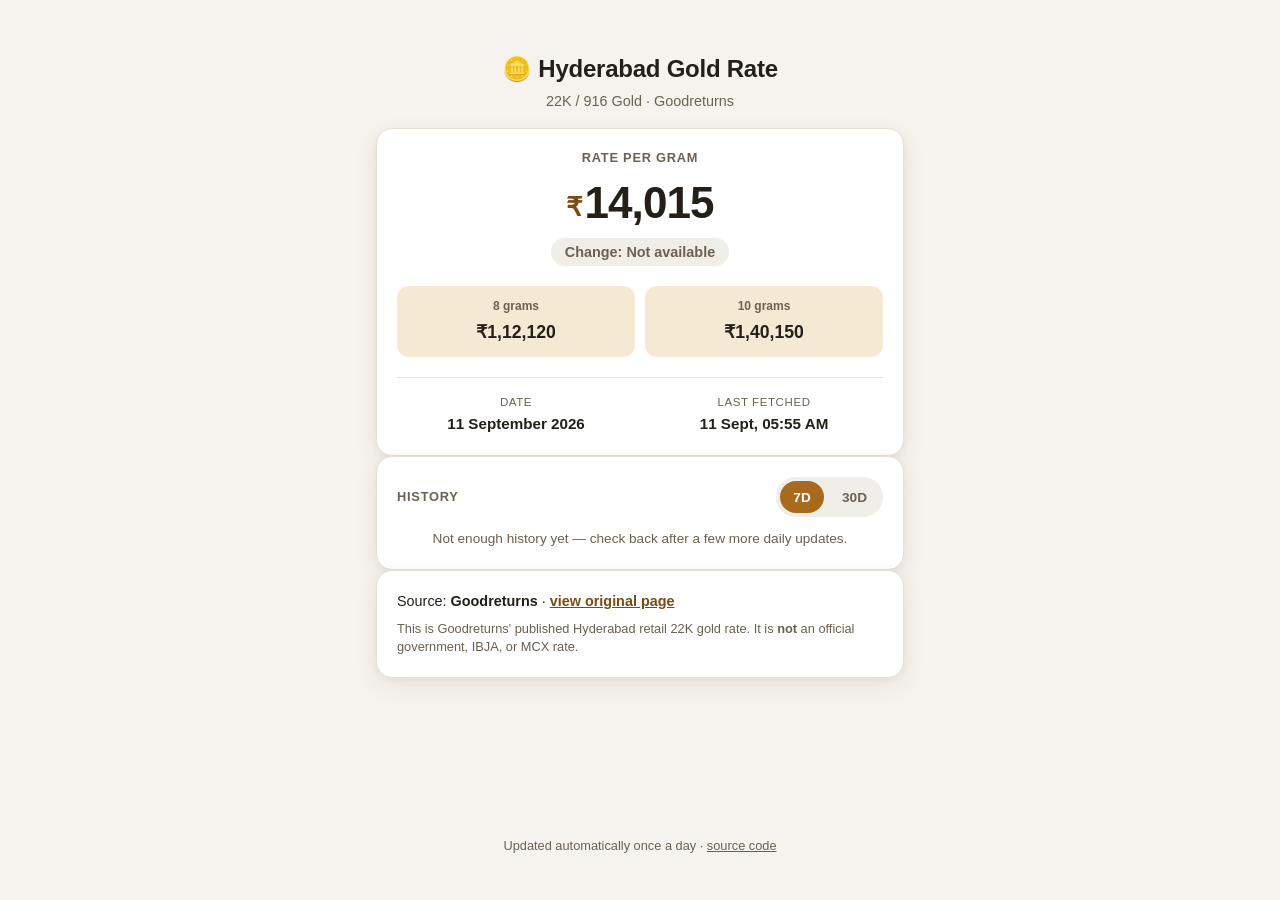
==== web/index.html @ a1cc25be "Phase 2: mobile web dashboard + automated GitHub Actions pipeline Adds a GitHub Pages dashboard fed " ====
<!doctype html>
<html lang="en">
<head>
  <meta charset="UTF-8" />
  <meta name="viewport" content="width=device-width, initial-scale=1, viewport-fit=cover" />
  <title>Hyderabad Gold Rate</title>
  <meta name="description" content="Daily Hyderabad 22K gold rate, sourced from Goodreturns." />
  <meta name="theme-color" content="#8a5a1f" />
  <link rel="icon" href="data:image/svg+xml,<svg xmlns=%22http://www.w3.org/2000/svg%22 viewBox=%220 0 100 100%22><text y=%22.9em%22 font-size=%2290%22>🪙</text></svg>" />
  <link rel="stylesheet" href="style.css" />
</head>
<body>
  <div class="page">
    <header class="page-header">
      <h1>🪙 Hyderabad Gold Rate</h1>
      <p class="subtitle">22K / 916 Gold &middot; Goodreturns</p>
    </header>

    <main>
      <!-- Loading state -->
      <section id="loading-state" class="state-card">
        <div class="spinner" aria-hidden="true"></div>
        <p>Fetching latest rate&hellip;</p>
      </section>

      <!-- Error state -->
      <section id="error-state" class="state-card error" hidden>
        <p class="error-icon" aria-hidden="true">⚠️</p>
        <p class="error-title">Couldn't load the latest rate</p>
        <p id="error-detail" class="error-detail"></p>
        <button id="retry-button" type="button" class="retry-button">Try again</button>
      </section>

      <!-- Main content -->
      <div id="content" hidden>
        <section class="card rate-card" aria-labelledby="rate-heading">
          <h2 id="rate-heading" class="card-eyebrow">Rate per gram</h2>
          <p class="rate-value"><span class="rupee">₹</span><span id="rate-per-gram">--</span></p>
          <p id="change-line" class="change-line" aria-live="polite">&nbsp;</p>

          <div class="rate-grid">
            <div class="rate-tile">
              <span class="tile-label">8 grams</span>
              <span class="tile-value" id="rate-8g">--</span>
            </div>
            <div class="rate-tile">
              <span class="tile-label">10 grams</span>
              <span class="tile-value" id="rate-10g">--</span>
            </div>
          </div>

          <dl class="meta-row">
            <div class="meta-item">
              <dt>Date</dt>
              <dd id="rate-date">--</dd>
            </div>
            <div class="meta-item">
              <dt>Last fetched</dt>
              <dd id="rate-updated">--</dd>
            </div>
          </dl>
        </section>

        <section class="card history-card" aria-labelledby="history-heading">
          <div class="history-header">
            <h2 id="history-heading" class="card-eyebrow">History</h2>
            <div class="range-toggle" role="group" aria-label="History range">
              <button type="button" class="range-btn" data-range="7" aria-pressed="true">7D</button>
              <button type="button" class="range-btn" data-range="30" aria-pressed="false">30D</button>
            </div>
          </div>
          <div id="chart-wrap" class="chart-wrap">
            <svg id="chart" viewBox="0 0 320 140" preserveAspectRatio="none" role="img" aria-labelledby="chart-desc">
              <title id="chart-desc">22K gold rate per gram over time</title>
            </svg>
          </div>
          <p id="history-note" class="history-note" hidden>
            Not enough history yet &mdash; check back after a few more daily updates.
          </p>
        </section>

        <section class="card source-card">
          <p>
            Source: <strong>Goodreturns</strong> &middot;
            <a id="source-link" href="https://www.goodreturns.in/gold-rates/hyderabad.html" target="_blank" rel="noopener noreferrer">view original page</a>
          </p>
          <p class="disclaimer">
            This is Goodreturns' published Hyderabad retail 22K gold rate. It is
            <strong>not</strong> an official government, IBJA, or MCX rate.
          </p>
        </section>
      </div>
    </main>

    <footer class="page-footer">
      <p>Updated automatically once a day &middot; <a href="https://github.com/msuryavardhan/hyderabad-gold-rate-teller" target="_blank" rel="noopener noreferrer">source code</a></p>
    </footer>
  </div>

  <script src="app.js"></script>
</body>
</html>
---- web/style.css ----
/* Hyderabad Gold Rate Teller — mobile-first dashboard styles
   Plain CSS, no build step, no framework. */

:root {
  --bg: #f6f3ee;
  --bg-elevated: #ffffff;
  --border: #e7e0d4;
  --text: #241f18;
  --text-muted: #6b6152;
  --accent: #a86a1f;
  --accent-strong: #7a4c14;
  --accent-soft: #f6e9d3;
  --up-bg: #e7f6ec;
  --up-text: #167a3d;
  --down-bg: #fbe9e9;
  --down-text: #c23636;
  --neutral-bg: #f0eee9;
  --neutral-text: #6b6152;
  --shadow: 0 8px 24px rgba(60, 45, 20, 0.08), 0 2px 6px rgba(60, 45, 20, 0.05);
  --radius: 16px;
  --focus-ring: #7a4c14;
}

@media (prefers-color-scheme: dark) {
  :root {
    --bg: #14110c;
    --bg-elevated: #1e1912;
    --border: #33291b;
    --text: #f3ecdf;
    --text-muted: #b7ab95;
    --accent: #e0a94a;
    --accent-strong: #f2c579;
    --accent-soft: #34290f;
    --up-bg: #133423;
    --up-text: #5fd68b;
    --down-bg: #3a1c1c;
    --down-text: #f28b8b;
    --neutral-bg: #241e14;
    --neutral-text: #b7ab95;
    --shadow: 0 8px 24px rgba(0, 0, 0, 0.4), 0 2px 6px rgba(0, 0, 0, 0.3);
    --focus-ring: #f2c579;
  }
}

* {
  box-sizing: border-box;
}

html {
  -webkit-text-size-adjust: 100%;
}

body {
  margin: 0;
  background: var(--bg);
  color: var(--text);
  font-family: -apple-system, BlinkMacSystemFont, "Segoe UI", Roboto, Helvetica, Arial, sans-serif;
  line-height: 1.45;
  overflow-x: hidden;
}

.page {
  max-width: 480px;
  margin: 0 auto;
  padding: env(safe-area-inset-top, 0) 16px calc(env(safe-area-inset-bottom, 0) + 24px);
  min-height: 100dvh;
  display: flex;
  flex-direction: column;
}

@media (min-width: 720px) {
  .page {
    max-width: 560px;
    padding-top: 32px;
  }
}

.page-header {
  padding: 20px 4px 8px;
  text-align: center;
}

.page-header h1 {
  margin: 0;
  font-size: 1.5rem;
  font-weight: 700;
  letter-spacing: -0.01em;
}

.subtitle {
  margin: 4px 0 0;
  color: var(--text-muted);
  font-size: 0.9rem;
}

main {
  flex: 1;
  display: flex;
  flex-direction: column;
  gap: 16px;
  margin-top: 8px;
}

.card {
  background: var(--bg-elevated);
  border: 1px solid var(--border);
  border-radius: var(--radius);
  box-shadow: var(--shadow);
  padding: 20px;
}

.card-eyebrow {
  margin: 0 0 12px;
  font-size: 0.8rem;
  font-weight: 700;
  text-transform: uppercase;
  letter-spacing: 0.06em;
  color: var(--text-muted);
}

/* --- State cards (loading / error) --- */

.state-card {
  background: var(--bg-elevated);
  border: 1px solid var(--border);
  border-radius: var(--radius);
  box-shadow: var(--shadow);
  padding: 40px 20px;
  text-align: center;
  color: var(--text-muted);
}

.spinner {
  width: 32px;
  height: 32px;
  margin: 0 auto 16px;
  border-radius: 50%;
  border: 3px solid var(--border);
  border-top-color: var(--accent);
  animation: spin 0.8s linear infinite;
}

@keyframes spin {
  to { transform: rotate(360deg); }
}

@media (prefers-reduced-motion: reduce) {
  .spinner { animation-duration: 1.6s; }
}

.state-card.error {
  color: var(--text);
}

.error-icon {
  font-size: 2rem;
  margin: 0 0 8px;
}

.error-title {
  font-weight: 700;
  margin: 0 0 4px;
}

.error-detail {
  color: var(--text-muted);
  font-size: 0.9rem;
  margin: 0 0 16px;
  word-break: break-word;
}

.retry-button {
  min-height: 44px;
  padding: 10px 24px;
  border-radius: 999px;
  border: none;
  background: var(--accent);
  color: #fff;
  font-size: 1rem;
  font-weight: 600;
  cursor: pointer;
}

.retry-button:focus-visible {
  outline: 3px solid var(--focus-ring);
  outline-offset: 2px;
}

.retry-button:active {
  transform: scale(0.98);
}

/* --- Rate card --- */

.rate-card {
  text-align: center;
}

.rate-value {
  margin: 0;
  font-size: 2.75rem;
  font-weight: 800;
  letter-spacing: -0.02em;
  line-height: 1.1;
}

.rupee {
  font-size: 0.6em;
  vertical-align: 0.1em;
  margin-right: 2px;
  color: var(--accent-strong);
}

.change-line {
  margin: 10px 0 0;
  min-height: 28px;
  display: flex;
  justify-content: center;
}

.change-pill {
  display: inline-flex;
  align-items: center;
  gap: 4px;
  padding: 4px 14px;
  border-radius: 999px;
  font-size: 0.9rem;
  font-weight: 700;
}

.change-pill.up { background: var(--up-bg); color: var(--up-text); }
.change-pill.down { background: var(--down-bg); color: var(--down-text); }
.change-pill.neutral { background: var(--neutral-bg); color: var(--neutral-text); }

.rate-grid {
  display: grid;
  grid-template-columns: 1fr 1fr;
  gap: 10px;
  margin-top: 20px;
}

.rate-tile {
  background: var(--accent-soft);
  border-radius: 12px;
  padding: 12px 8px;
  display: flex;
  flex-direction: column;
  gap: 4px;
}

.tile-label {
  font-size: 0.75rem;
  color: var(--text-muted);
  font-weight: 600;
}

.tile-value {
  font-size: 1.1rem;
  font-weight: 700;
}

.meta-row {
  display: grid;
  grid-template-columns: 1fr 1fr;
  gap: 10px;
  margin: 20px 0 0;
  padding-top: 16px;
  border-top: 1px solid var(--border);
}

.meta-item dt {
  font-size: 0.72rem;
  text-transform: uppercase;
  letter-spacing: 0.05em;
  color: var(--text-muted);
  margin: 0 0 2px;
}

.meta-item dd {
  margin: 0;
  font-size: 0.95rem;
  font-weight: 600;
}

/* --- History card / chart --- */

.history-header {
  display: flex;
  align-items: center;
  justify-content: space-between;
  margin-bottom: 4px;
}

.history-header .card-eyebrow {
  margin: 0;
}

.range-toggle {
  display: flex;
  gap: 6px;
  background: var(--neutral-bg);
  padding: 4px;
  border-radius: 999px;
}

.range-btn {
  min-height: 32px;
  min-width: 44px;
  padding: 4px 12px;
  border: none;
  border-radius: 999px;
  background: transparent;
  color: var(--text-muted);
  font-size: 0.85rem;
  font-weight: 700;
  cursor: pointer;
}

.range-btn[aria-pressed="true"] {
  background: var(--accent);
  color: #fff;
}

.range-btn:focus-visible {
  outline: 3px solid var(--focus-ring);
  outline-offset: 2px;
}

.chart-wrap {
  margin-top: 12px;
  width: 100%;
}

#chart {
  width: 100%;
  height: auto;
  display: block;
  overflow: visible;
}

.chart-line {
  fill: none;
  stroke: var(--accent);
  stroke-width: 2;
  stroke-linejoin: round;
  stroke-linecap: round;
}

.chart-fill {
  fill: var(--accent-soft);
  opacity: 0.6;
  stroke: none;
}

.chart-dot {
  fill: var(--accent-strong);
}

.chart-grid {
  stroke: var(--border);
  stroke-width: 1;
}

.chart-axis-label {
  fill: var(--text-muted);
  font-size: 8px;
  font-family: inherit;
}

.history-note {
  margin: 12px 0 0;
  color: var(--text-muted);
  font-size: 0.85rem;
  text-align: center;
}

/* --- Source / footer --- */

.source-card p {
  margin: 0 0 8px;
  font-size: 0.9rem;
}

.source-card p:last-child {
  margin-bottom: 0;
}

.source-card a {
  color: var(--accent-strong);
  font-weight: 600;
}

.disclaimer {
  color: var(--text-muted);
  font-size: 0.8rem !important;
}

.page-footer {
  text-align: center;
  color: var(--text-muted);
  font-size: 0.8rem;
  padding: 24px 8px 8px;
}

.page-footer a {
  color: var(--text-muted);
}
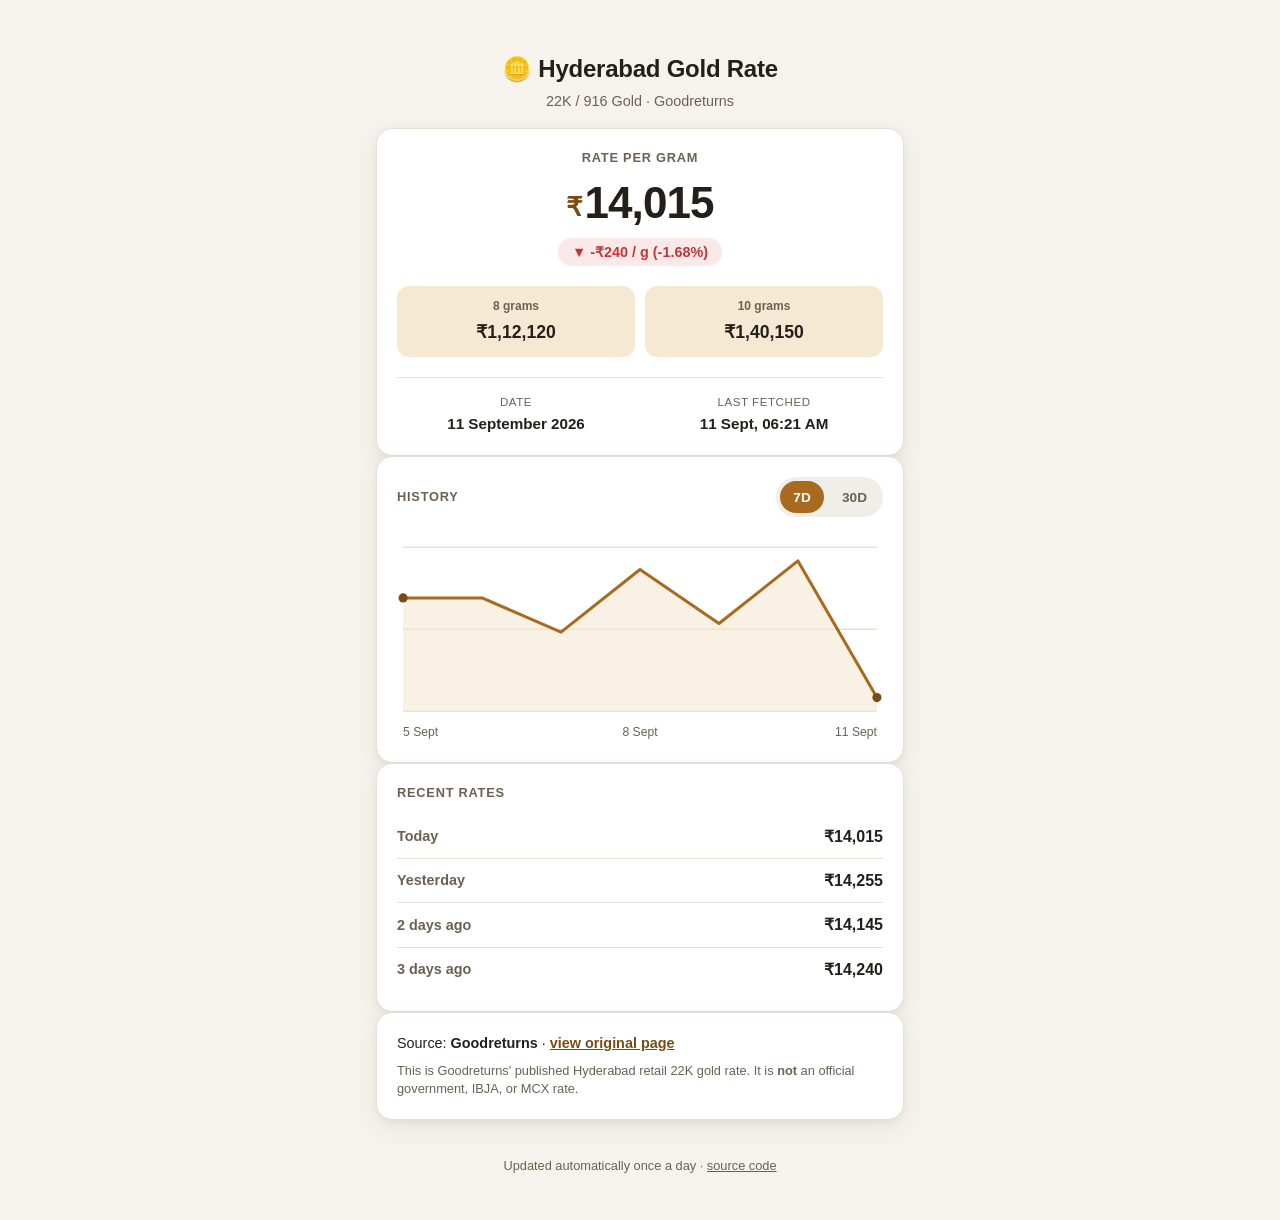
==== commit 19fb86bf: "Extract Goodreturns' Last-10-Days history table; wire it end-to-end Adds real historical data instea" ====
--- a/web/index.html
+++ b/web/index.html
@@ -79,6 +79,11 @@
           </p>
         </section>
 
+        <section class="card recent-card" aria-labelledby="recent-heading">
+          <h2 id="recent-heading" class="card-eyebrow">Recent rates</h2>
+          <ul id="recent-list" class="recent-list"></ul>
+        </section>
+
         <section class="card source-card">
           <p>
             Source: <strong>Goodreturns</strong> &middot;
--- a/web/style.css
+++ b/web/style.css
@@ -374,6 +374,37 @@
   text-align: center;
 }
 
+/* --- Recent rates list --- */
+
+.recent-list {
+  list-style: none;
+  margin: 0;
+  padding: 0;
+}
+
+.recent-row {
+  display: flex;
+  align-items: center;
+  justify-content: space-between;
+  padding: 10px 0;
+  min-height: 44px;
+}
+
+.recent-row + .recent-row {
+  border-top: 1px solid var(--border);
+}
+
+.recent-label {
+  color: var(--text-muted);
+  font-size: 0.9rem;
+  font-weight: 600;
+}
+
+.recent-value {
+  font-weight: 700;
+  font-size: 1rem;
+}
+
 /* --- Source / footer --- */
 
 .source-card p {
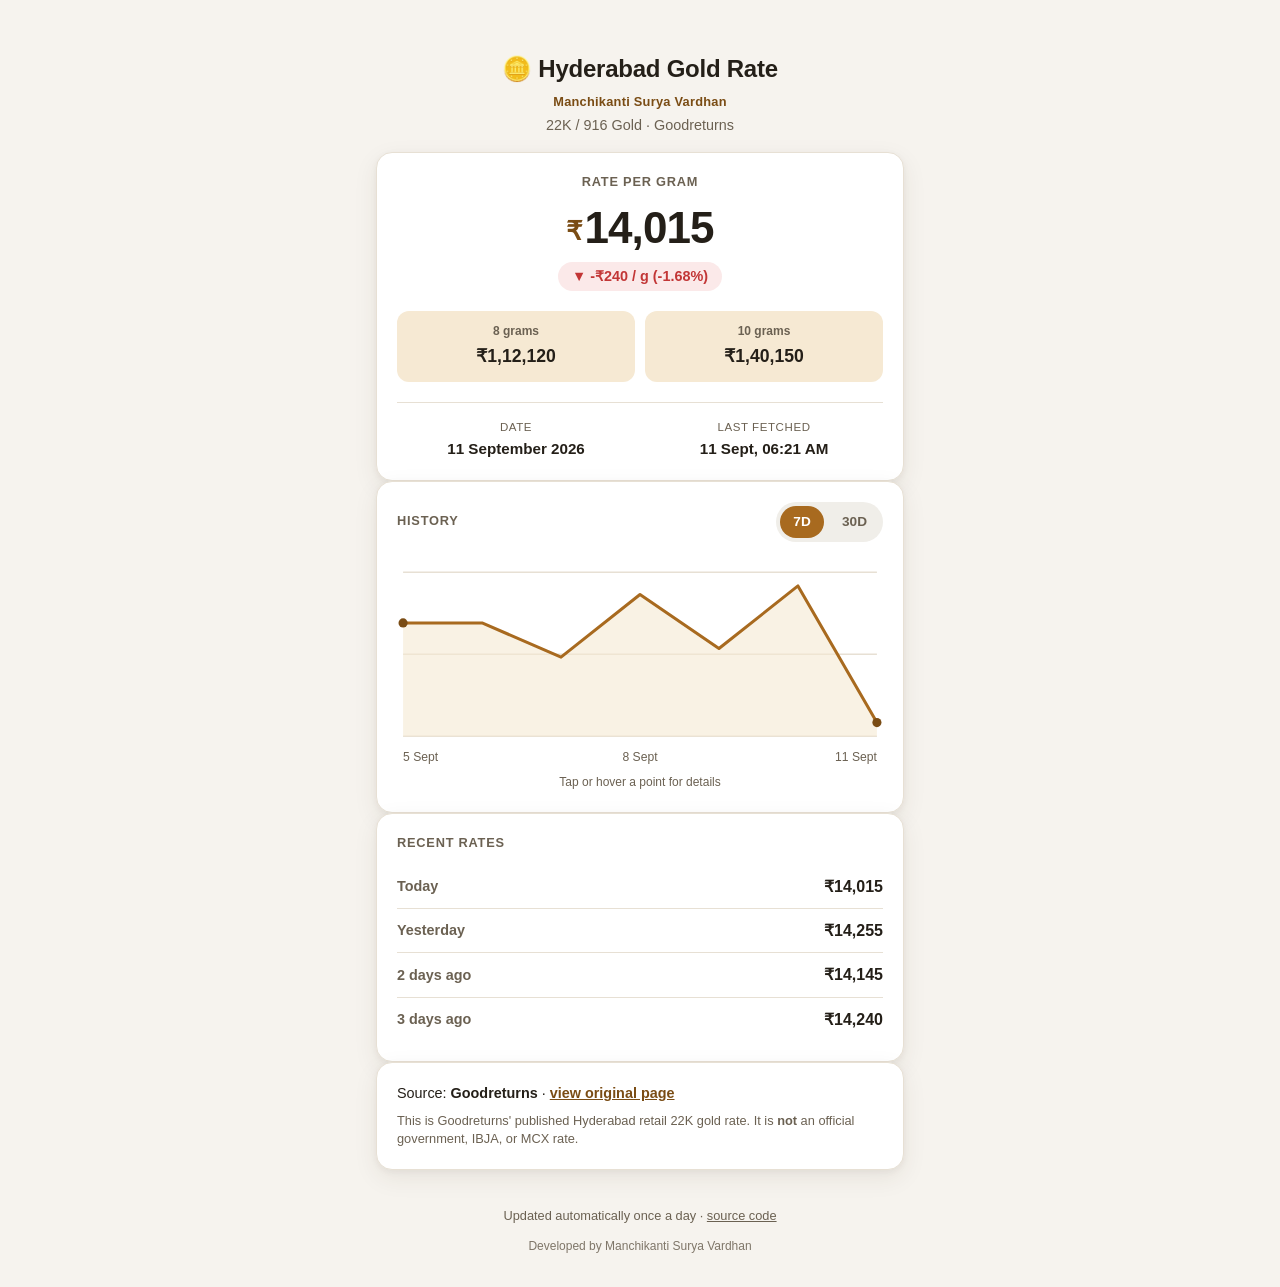
==== commit 323ac974: "Add interactive chart tooltip and developer attribution Frontend-only change (web/app.js, web/index." ====
--- a/web/index.html
+++ b/web/index.html
@@ -13,6 +13,7 @@
   <div class="page">
     <header class="page-header">
       <h1>🪙 Hyderabad Gold Rate</h1>
+      <p class="author-credit">Manchikanti Surya Vardhan</p>
       <p class="subtitle">22K / 916 Gold &middot; Goodreturns</p>
     </header>
 
@@ -73,7 +74,13 @@
             <svg id="chart" viewBox="0 0 320 140" preserveAspectRatio="none" role="img" aria-labelledby="chart-desc">
               <title id="chart-desc">22K gold rate per gram over time</title>
             </svg>
+            <div id="chart-tooltip" class="chart-tooltip" role="status" aria-live="polite" hidden>
+              <div id="tooltip-date" class="chart-tooltip-date">--</div>
+              <div class="chart-tooltip-label">22K Gold Rate</div>
+              <div id="tooltip-value" class="chart-tooltip-value">--</div>
+            </div>
           </div>
+          <p class="chart-hint">Tap or hover a point for details</p>
           <p id="history-note" class="history-note" hidden>
             Not enough history yet &mdash; check back after a few more daily updates.
           </p>
@@ -99,6 +106,7 @@
 
     <footer class="page-footer">
       <p>Updated automatically once a day &middot; <a href="https://github.com/msuryavardhan/hyderabad-gold-rate-teller" target="_blank" rel="noopener noreferrer">source code</a></p>
+      <p class="footer-credit">Developed by Manchikanti Surya Vardhan</p>
     </footer>
   </div>
 
--- a/web/style.css
+++ b/web/style.css
@@ -87,6 +87,14 @@
   letter-spacing: -0.01em;
 }
 
+.author-credit {
+  margin: 6px 0 0;
+  color: var(--accent-strong);
+  font-size: 0.8rem;
+  font-weight: 600;
+  letter-spacing: 0.02em;
+}
+
 .subtitle {
   margin: 4px 0 0;
   color: var(--text-muted);
@@ -327,6 +335,7 @@
 }
 
 .chart-wrap {
+  position: relative;
   margin-top: 12px;
   width: 100%;
 }
@@ -336,6 +345,8 @@
   height: auto;
   display: block;
   overflow: visible;
+  /* Points are interactive (hover/tap); the line/fill itself isn't. */
+  touch-action: pan-y;
 }
 
 .chart-line {
@@ -356,6 +367,85 @@
   fill: var(--accent-strong);
 }
 
+/* Invisible, generously-sized hit target on every point -- large enough
+   for a fingertip, transparent so it doesn't change the chart's look. */
+.chart-hit {
+  fill: transparent;
+  cursor: pointer;
+}
+
+.chart-hit:focus {
+  outline: none;
+}
+
+.chart-hit:focus-visible {
+  fill: var(--accent-soft);
+  opacity: 0.5;
+}
+
+.chart-active-dot {
+  fill: var(--accent-strong);
+  stroke: var(--bg-elevated);
+  stroke-width: 2;
+  pointer-events: none;
+}
+
+.chart-tooltip {
+  position: absolute;
+  left: 0;
+  top: 0;
+  transform: translate(-50%, calc(-100% - 12px));
+  background: var(--bg-elevated);
+  border: 1px solid var(--border);
+  border-radius: 10px;
+  box-shadow: var(--shadow);
+  padding: 8px 12px;
+  min-width: 118px;
+  text-align: center;
+  white-space: nowrap;
+  pointer-events: none;
+  z-index: 5;
+}
+
+.chart-tooltip::after {
+  content: "";
+  position: absolute;
+  left: 50%;
+  bottom: -6px;
+  width: 10px;
+  height: 10px;
+  background: var(--bg-elevated);
+  border-right: 1px solid var(--border);
+  border-bottom: 1px solid var(--border);
+  transform: translateX(-50%) rotate(45deg);
+}
+
+.chart-tooltip-date {
+  font-size: 0.72rem;
+  font-weight: 700;
+  color: var(--text);
+}
+
+.chart-tooltip-label {
+  font-size: 0.65rem;
+  color: var(--text-muted);
+  margin-top: 2px;
+}
+
+.chart-tooltip-value {
+  font-size: 0.95rem;
+  font-weight: 800;
+  color: var(--accent-strong);
+  margin-top: 2px;
+}
+
+.chart-hint {
+  margin: 8px 0 0;
+  text-align: center;
+  color: var(--text-muted);
+  font-size: 0.75rem;
+}
+
 .chart-grid {
   stroke: var(--border);
   stroke-width: 1;
@@ -436,3 +526,9 @@
 .page-footer a {
   color: var(--text-muted);
 }
+
+.footer-credit {
+  margin: 4px 0 0;
+  font-size: 0.75rem;
+  opacity: 0.85;
+}
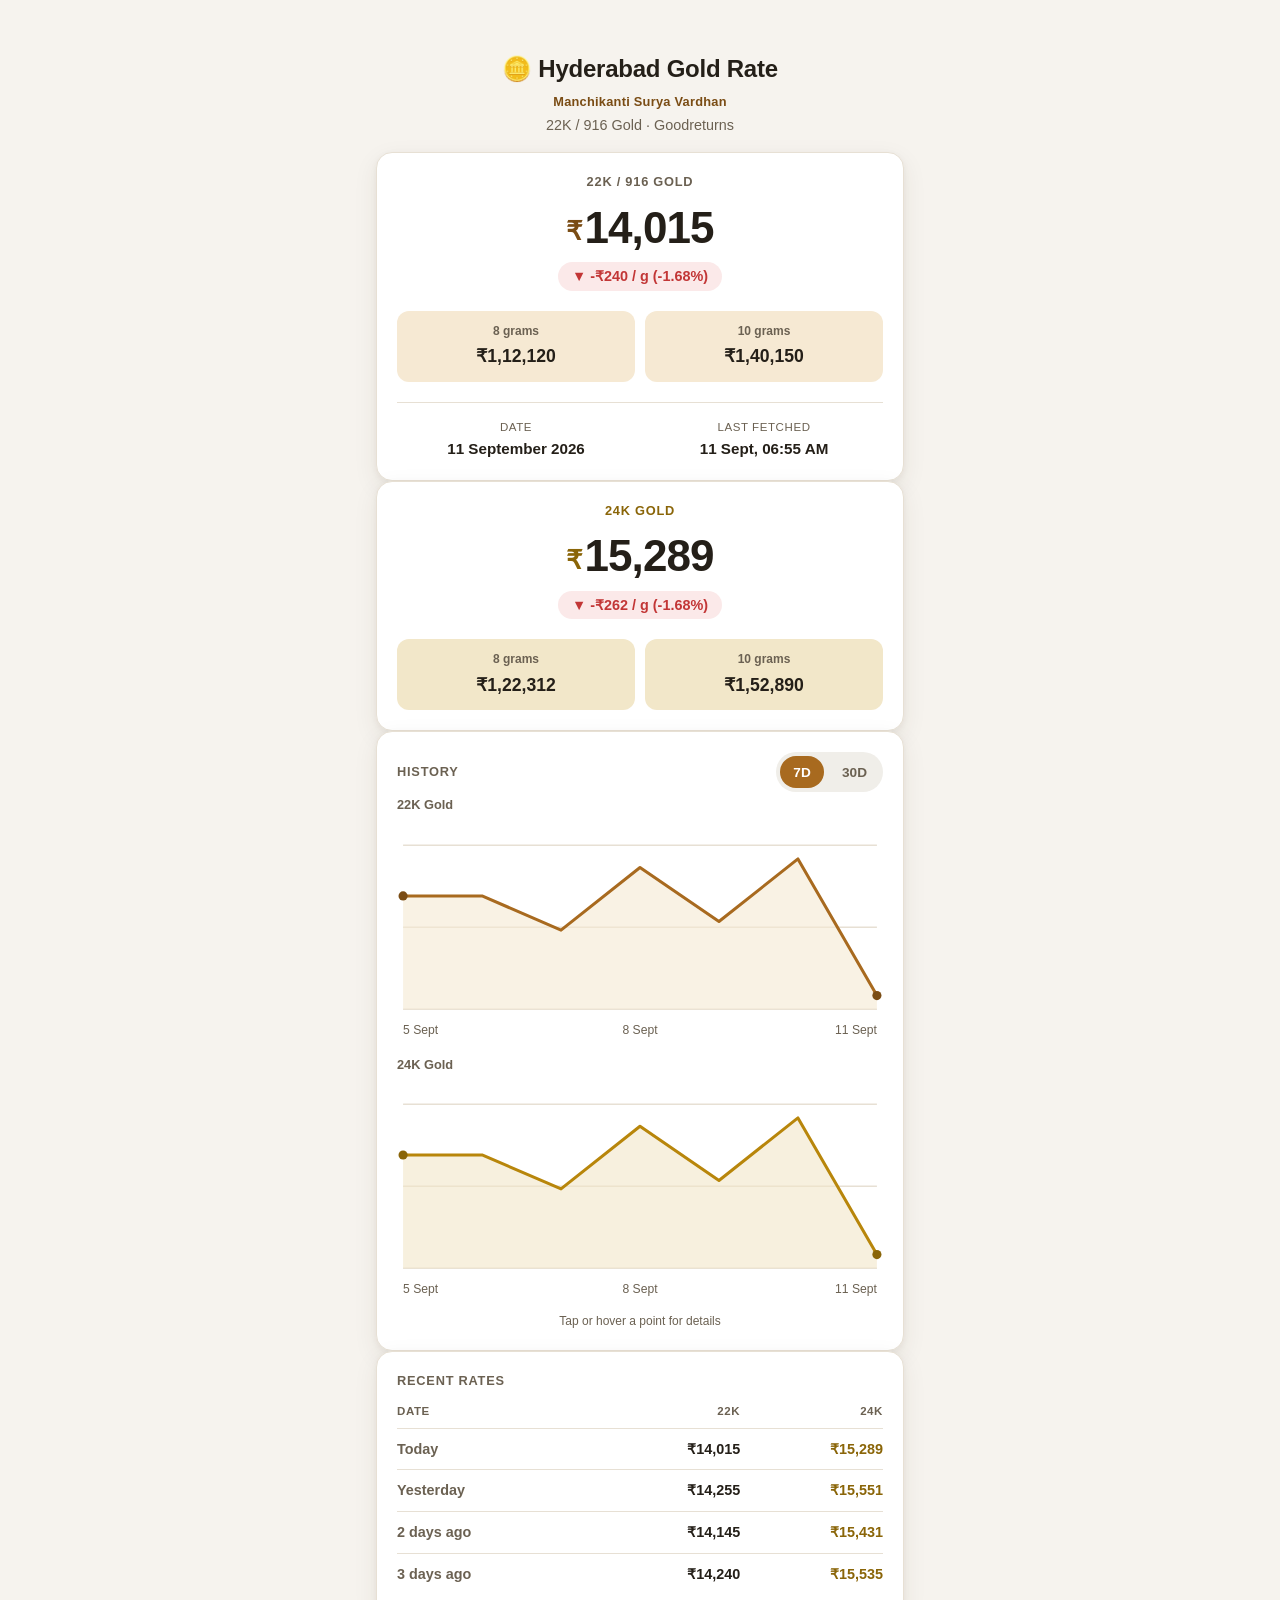
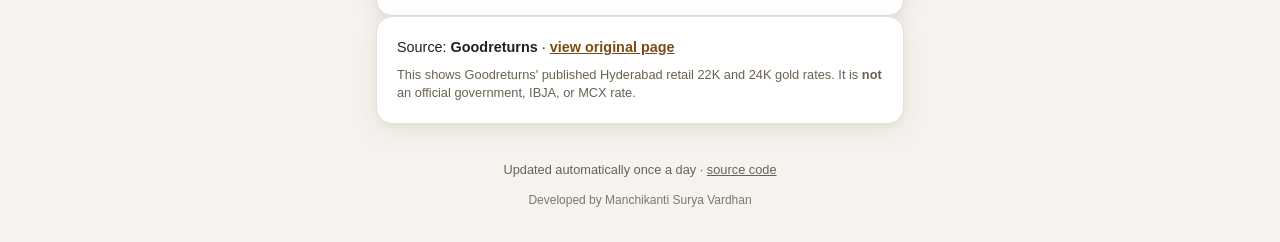
==== commit aec32ad1: "Add 24K gold rate alongside 22K throughout the pipeline Extends every layer to track/display 24K, pu" ====
--- a/web/index.html
+++ b/web/index.html
@@ -35,7 +35,7 @@
       <!-- Main content -->
       <div id="content" hidden>
         <section class="card rate-card" aria-labelledby="rate-heading">
-          <h2 id="rate-heading" class="card-eyebrow">Rate per gram</h2>
+          <h2 id="rate-heading" class="card-eyebrow">22K / 916 Gold</h2>
           <p class="rate-value"><span class="rupee">₹</span><span id="rate-per-gram">--</span></p>
           <p id="change-line" class="change-line" aria-live="polite">&nbsp;</p>
 
@@ -62,6 +62,23 @@
           </dl>
         </section>
 
+        <section class="card rate-card rate-card-24k" aria-labelledby="rate-24k-heading">
+          <h2 id="rate-24k-heading" class="card-eyebrow purity-24k">24K Gold</h2>
+          <p class="rate-value" id="rate-24k-value-wrap"><span class="rupee" id="rupee-24k">₹</span><span id="rate-24k-per-gram">--</span></p>
+          <p id="change-24k-line" class="change-line" aria-live="polite">&nbsp;</p>
+
+          <div class="rate-grid">
+            <div class="rate-tile">
+              <span class="tile-label">8 grams</span>
+              <span class="tile-value" id="rate-24k-8g">--</span>
+            </div>
+            <div class="rate-tile">
+              <span class="tile-label">10 grams</span>
+              <span class="tile-value" id="rate-24k-10g">--</span>
+            </div>
+          </div>
+        </section>
+
         <section class="card history-card" aria-labelledby="history-heading">
           <div class="history-header">
             <h2 id="history-heading" class="card-eyebrow">History</h2>
@@ -70,6 +87,8 @@
               <button type="button" class="range-btn" data-range="30" aria-pressed="false">30D</button>
             </div>
           </div>
+
+          <p class="chart-subheading">22K Gold</p>
           <div id="chart-wrap" class="chart-wrap">
             <svg id="chart" viewBox="0 0 320 140" preserveAspectRatio="none" role="img" aria-labelledby="chart-desc">
               <title id="chart-desc">22K gold rate per gram over time</title>
@@ -80,15 +99,42 @@
               <div id="tooltip-value" class="chart-tooltip-value">--</div>
             </div>
           </div>
-          <p class="chart-hint">Tap or hover a point for details</p>
           <p id="history-note" class="history-note" hidden>
             Not enough history yet &mdash; check back after a few more daily updates.
           </p>
+
+          <p class="chart-subheading">24K Gold</p>
+          <div id="chart-wrap-24k" class="chart-wrap">
+            <svg id="chart-24k" viewBox="0 0 320 140" preserveAspectRatio="none" role="img" aria-labelledby="chart-24k-desc">
+              <title id="chart-24k-desc">24K gold rate per gram over time</title>
+            </svg>
+            <div id="chart-tooltip-24k" class="chart-tooltip" role="status" aria-live="polite" hidden>
+              <div id="tooltip-24k-date" class="chart-tooltip-date">--</div>
+              <div class="chart-tooltip-label">24K Gold Rate</div>
+              <div id="tooltip-24k-value" class="chart-tooltip-value">--</div>
+            </div>
+          </div>
+          <p id="history-note-24k" class="history-note" hidden>
+            Not enough history yet &mdash; check back after a few more daily updates.
+          </p>
+
+          <p class="chart-hint">Tap or hover a point for details</p>
         </section>
 
         <section class="card recent-card" aria-labelledby="recent-heading">
           <h2 id="recent-heading" class="card-eyebrow">Recent rates</h2>
-          <ul id="recent-list" class="recent-list"></ul>
+          <div class="recent-table-wrap">
+            <table class="recent-table">
+              <thead>
+                <tr>
+                  <th scope="col">Date</th>
+                  <th scope="col">22K</th>
+                  <th scope="col">24K</th>
+                </tr>
+              </thead>
+              <tbody id="recent-table-body"></tbody>
+            </table>
+          </div>
         </section>
 
         <section class="card source-card">
@@ -97,8 +143,9 @@
             <a id="source-link" href="https://www.goodreturns.in/gold-rates/hyderabad.html" target="_blank" rel="noopener noreferrer">view original page</a>
           </p>
           <p class="disclaimer">
-            This is Goodreturns' published Hyderabad retail 22K gold rate. It is
-            <strong>not</strong> an official government, IBJA, or MCX rate.
+            This shows Goodreturns' published Hyderabad retail 22K and 24K gold
+            rates. It is <strong>not</strong> an official government, IBJA, or
+            MCX rate.
           </p>
         </section>
       </div>
--- a/web/style.css
+++ b/web/style.css
@@ -10,6 +10,11 @@
   --accent: #a86a1f;
   --accent-strong: #7a4c14;
   --accent-soft: #f6e9d3;
+  /* A visibly different gold tone for 24K, so the two cards/charts are
+     distinguishable at a glance even without reading the labels. */
+  --accent-24k: #b8860b;
+  --accent-24k-strong: #8a6508;
+  --accent-24k-soft: #f2e7c9;
   --up-bg: #e7f6ec;
   --up-text: #167a3d;
   --down-bg: #fbe9e9;
@@ -31,6 +36,9 @@
     --accent: #e0a94a;
     --accent-strong: #f2c579;
     --accent-soft: #34290f;
+    --accent-24k: #e8c04d;
+    --accent-24k-strong: #f5d876;
+    --accent-24k-soft: #3a2f0d;
     --up-bg: #133423;
     --up-text: #5fd68b;
     --down-bg: #3a1c1c;
@@ -219,6 +227,14 @@
   color: var(--accent-strong);
 }
 
+.rate-value.unavailable {
+  font-size: 1.15rem;
+  font-weight: 600;
+  font-style: italic;
+  color: var(--text-muted);
+  letter-spacing: normal;
+}
+
 .change-line {
   margin: 10px 0 0;
   min-height: 28px;
@@ -284,6 +300,42 @@
   margin: 0 0 2px;
 }
 
+/* --- 24K card: same layout as the 22K card, distinct accent colour so
+   the two are visually distinguishable at a glance --- */
+
+.purity-24k {
+  color: var(--accent-24k-strong);
+}
+
+.rate-card-24k .rupee {
+  color: var(--accent-24k-strong);
+}
+
+.rate-card-24k .rate-tile {
+  background: var(--accent-24k-soft);
+}
+
+.rate-card-24k .change-pill.up {
+  background: var(--up-bg);
+  color: var(--up-text);
+}
+
+.rate-card-24k .change-pill.down {
+  background: var(--down-bg);
+  color: var(--down-text);
+}
+
+.chart-subheading {
+  margin: 16px 0 0;
+  font-size: 0.8rem;
+  font-weight: 700;
+  color: var(--text-muted);
+}
+
+.history-card .chart-subheading:first-of-type {
+  margin-top: 0;
+}
+
 .meta-item dd {
   margin: 0;
   font-size: 0.95rem;
@@ -388,6 +440,29 @@
   stroke: var(--bg-elevated);
   stroke-width: 2;
   pointer-events: none;
+}
+
+/* The 24K chart reuses the same chart-* classes but with its own accent
+   colour, scoped to its wrapper, so the two charts read as distinct. */
+#chart-wrap-24k .chart-line {
+  stroke: var(--accent-24k);
+}
+
+#chart-wrap-24k .chart-fill {
+  fill: var(--accent-24k-soft);
+}
+
+#chart-wrap-24k .chart-dot,
+#chart-wrap-24k .chart-active-dot {
+  fill: var(--accent-24k-strong);
+}
+
+#chart-wrap-24k .chart-hit:focus-visible {
+  fill: var(--accent-24k-soft);
+}
+
+#chart-tooltip-24k .chart-tooltip-value {
+  color: var(--accent-24k-strong);
 }
 
 .chart-tooltip {
@@ -495,6 +570,63 @@
   font-size: 1rem;
 }
 
+/* --- Recent rates table (22K + 24K side by side) --- */
+
+.recent-table-wrap {
+  width: 100%;
+  overflow-x: auto;
+}
+
+.recent-table {
+  width: 100%;
+  border-collapse: collapse;
+  font-size: 0.9rem;
+}
+
+.recent-table th {
+  text-align: right;
+  font-size: 0.72rem;
+  text-transform: uppercase;
+  letter-spacing: 0.05em;
+  color: var(--text-muted);
+  font-weight: 700;
+  padding: 0 0 8px;
+}
+
+.recent-table th:first-child {
+  text-align: left;
+}
+
+.recent-table td {
+  padding: 10px 0;
+  border-top: 1px solid var(--border);
+  text-align: right;
+  font-weight: 700;
+  white-space: nowrap;
+}
+
+.recent-table td:first-child {
+  text-align: left;
+  font-weight: 600;
+  color: var(--text-muted);
+  white-space: normal;
+}
+
+.recent-table td.value-22k {
+  color: var(--text);
+}
+
+.recent-table td.value-24k {
+  color: var(--accent-24k-strong);
+}
+
+.recent-table td.value-unavailable {
+  color: var(--text-muted);
+  font-weight: 500;
+  font-style: italic;
+  font-size: 0.82rem;
+}
+
 /* --- Source / footer --- */
 
 .source-card p {
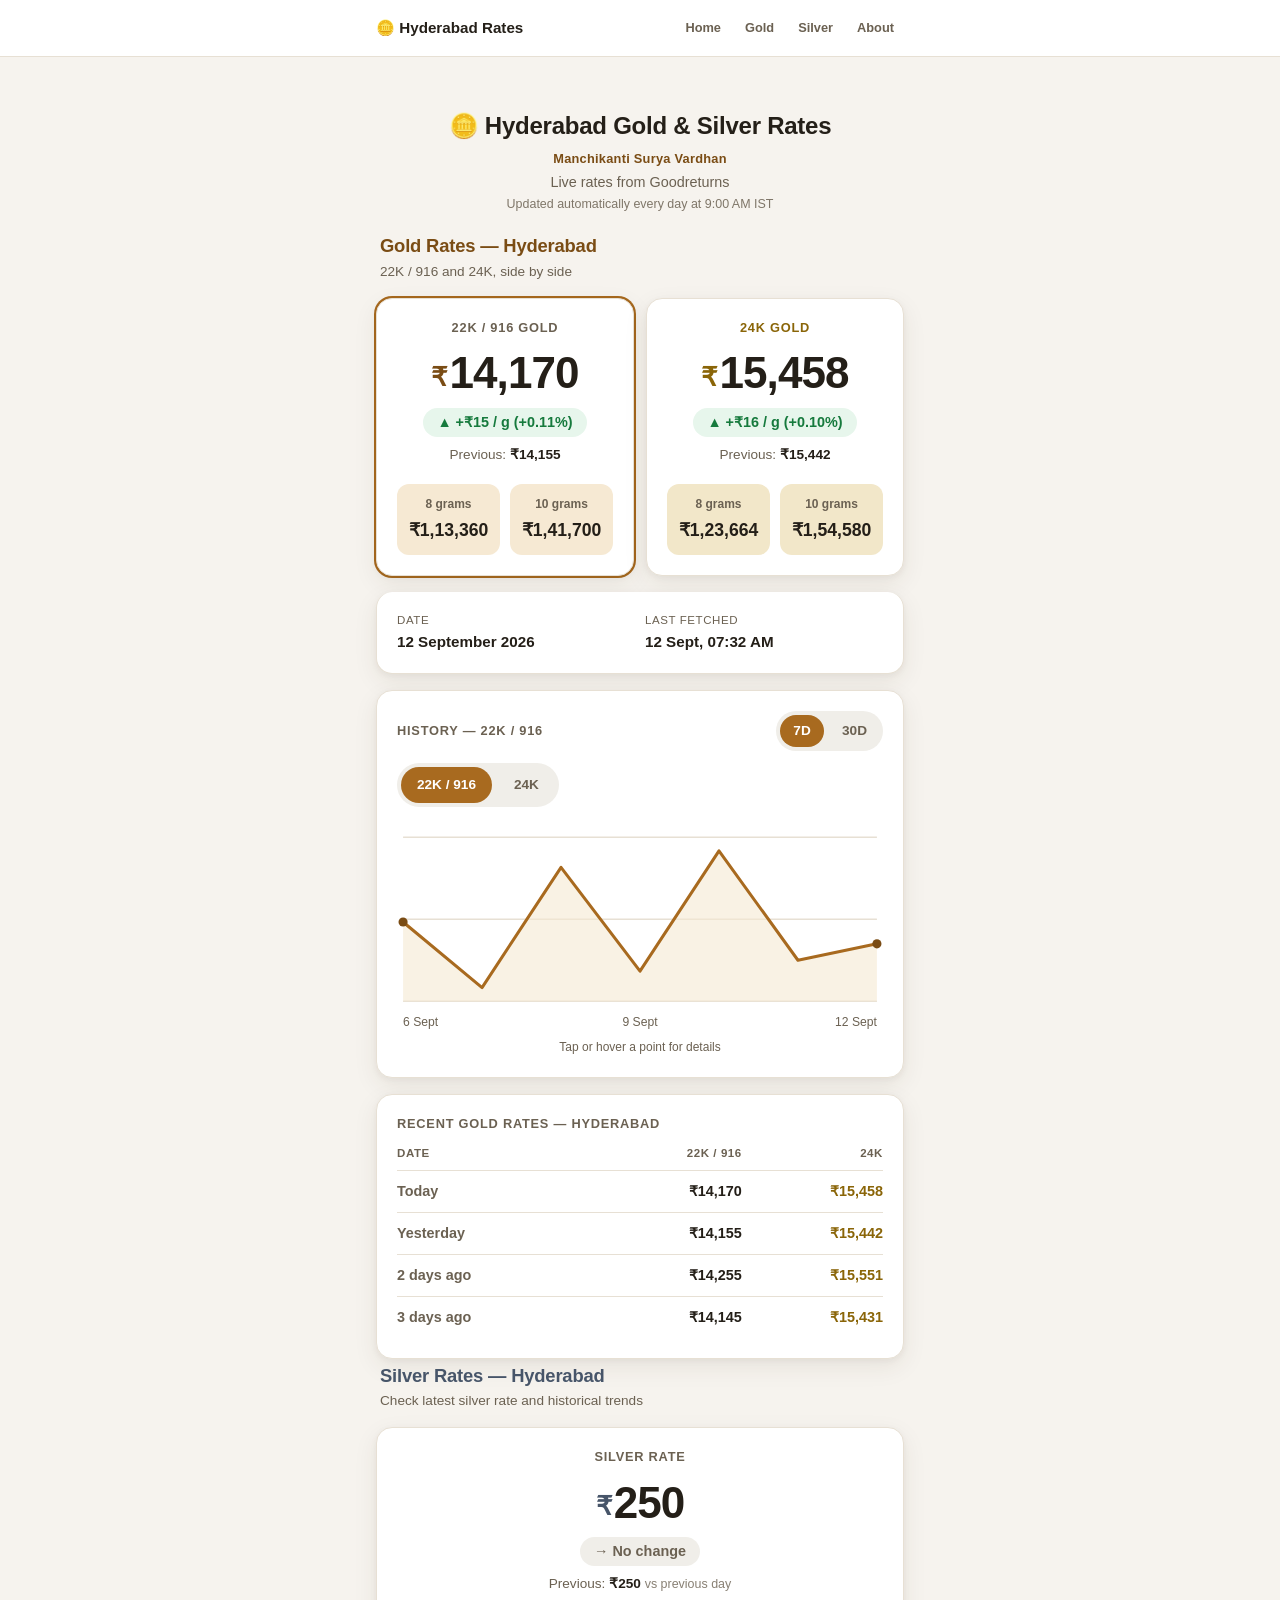
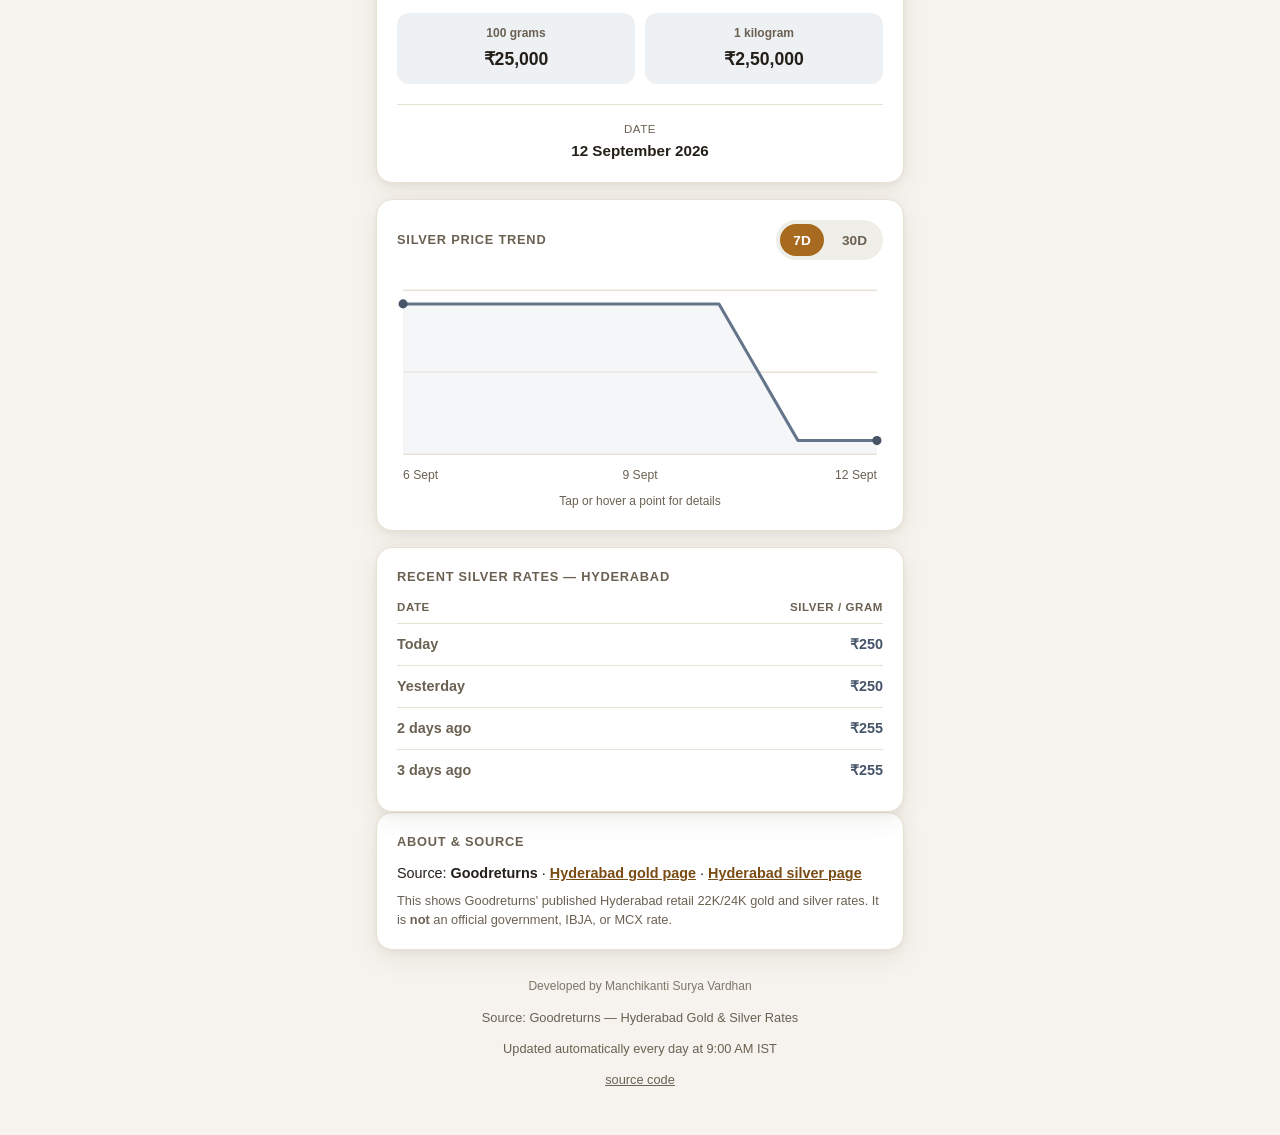
==== commit dac41097: "Add Silver alongside Gold; redesign homepage into Gold + Silver sections Extends the pipeline and da" ====
--- a/web/index.html
+++ b/web/index.html
@@ -3,54 +3,95 @@
 <head>
   <meta charset="UTF-8" />
   <meta name="viewport" content="width=device-width, initial-scale=1, viewport-fit=cover" />
-  <title>Hyderabad Gold Rate</title>
-  <meta name="description" content="Daily Hyderabad 22K gold rate, sourced from Goodreturns." />
+  <title>Hyderabad Gold &amp; Silver Rates</title>
+  <meta name="description" content="Daily Hyderabad 22K/24K gold and silver rates, sourced from Goodreturns." />
   <meta name="theme-color" content="#8a5a1f" />
   <link rel="icon" href="data:image/svg+xml,<svg xmlns=%22http://www.w3.org/2000/svg%22 viewBox=%220 0 100 100%22><text y=%22.9em%22 font-size=%2290%22>🪙</text></svg>" />
   <link rel="stylesheet" href="style.css" />
 </head>
 <body>
+  <nav class="navbar" aria-label="Primary">
+    <div class="navbar-inner">
+      <a href="#home" class="nav-brand">🪙 Hyderabad Rates</a>
+      <div class="nav-links">
+        <a href="#home">Home</a>
+        <a href="#gold-section">Gold</a>
+        <a href="#silver-section">Silver</a>
+        <a href="#about">About</a>
+      </div>
+    </div>
+  </nav>
+
   <div class="page">
-    <header class="page-header">
-      <h1>🪙 Hyderabad Gold Rate</h1>
+    <header id="home" class="page-header">
+      <h1>🪙 Hyderabad Gold &amp; Silver Rates</h1>
       <p class="author-credit">Manchikanti Surya Vardhan</p>
-      <p class="subtitle">22K / 916 Gold &middot; Goodreturns</p>
+      <p class="subtitle">Live rates from Goodreturns</p>
+      <p class="subtitle-sub">Updated automatically every day at 9:00 AM IST</p>
     </header>
 
     <main>
       <!-- Loading state -->
       <section id="loading-state" class="state-card">
         <div class="spinner" aria-hidden="true"></div>
-        <p>Fetching latest rate&hellip;</p>
+        <p>Fetching latest rates&hellip;</p>
       </section>
 
       <!-- Error state -->
       <section id="error-state" class="state-card error" hidden>
         <p class="error-icon" aria-hidden="true">⚠️</p>
-        <p class="error-title">Couldn't load the latest rate</p>
+        <p class="error-title">Couldn't load the latest rates</p>
         <p id="error-detail" class="error-detail"></p>
         <button id="retry-button" type="button" class="retry-button">Try again</button>
       </section>
 
       <!-- Main content -->
       <div id="content" hidden>
-        <section class="card rate-card" aria-labelledby="rate-heading">
-          <h2 id="rate-heading" class="card-eyebrow">22K / 916 Gold</h2>
-          <p class="rate-value"><span class="rupee">₹</span><span id="rate-per-gram">--</span></p>
-          <p id="change-line" class="change-line" aria-live="polite">&nbsp;</p>
-
-          <div class="rate-grid">
-            <div class="rate-tile">
-              <span class="tile-label">8 grams</span>
-              <span class="tile-value" id="rate-8g">--</span>
-            </div>
-            <div class="rate-tile">
-              <span class="tile-label">10 grams</span>
-              <span class="tile-value" id="rate-10g">--</span>
-            </div>
-          </div>
-
-          <dl class="meta-row">
+
+        <!-- ================= GOLD ================= -->
+        <section id="gold-section" class="asset-section gold-theme" aria-labelledby="gold-section-heading">
+          <div class="section-heading">
+            <h2 id="gold-section-heading">Gold Rates &mdash; Hyderabad</h2>
+            <p>22K / 916 and 24K, side by side</p>
+          </div>
+
+          <div class="asset-cards">
+            <button type="button" class="card rate-card" id="card-22k" data-purity-select="22K" aria-pressed="true">
+              <h3 class="card-eyebrow">22K / 916 Gold</h3>
+              <p class="rate-value"><span class="rupee">₹</span><span id="rate-per-gram">--</span></p>
+              <p id="change-line" class="change-line" aria-live="polite">&nbsp;</p>
+              <p class="previous-line">Previous: <span id="previous-22k">--</span></p>
+              <div class="rate-grid">
+                <div class="rate-tile">
+                  <span class="tile-label">8 grams</span>
+                  <span class="tile-value" id="rate-8g">--</span>
+                </div>
+                <div class="rate-tile">
+                  <span class="tile-label">10 grams</span>
+                  <span class="tile-value" id="rate-10g">--</span>
+                </div>
+              </div>
+            </button>
+
+            <button type="button" class="card rate-card rate-card-24k" id="card-24k" data-purity-select="24K" aria-pressed="false">
+              <h3 class="card-eyebrow purity-24k">24K Gold</h3>
+              <p class="rate-value" id="rate-24k-value-wrap"><span class="rupee" id="rupee-24k">₹</span><span id="rate-24k-per-gram">--</span></p>
+              <p id="change-24k-line" class="change-line" aria-live="polite">&nbsp;</p>
+              <p class="previous-line">Previous: <span id="previous-24k">--</span></p>
+              <div class="rate-grid">
+                <div class="rate-tile">
+                  <span class="tile-label">8 grams</span>
+                  <span class="tile-value" id="rate-24k-8g">--</span>
+                </div>
+                <div class="rate-tile">
+                  <span class="tile-label">10 grams</span>
+                  <span class="tile-value" id="rate-24k-10g">--</span>
+                </div>
+              </div>
+            </button>
+          </div>
+
+          <dl class="meta-row card">
             <div class="meta-item">
               <dt>Date</dt>
               <dd id="rate-date">--</dd>
@@ -60,100 +101,146 @@
               <dd id="rate-updated">--</dd>
             </div>
           </dl>
+
+          <section class="card history-card">
+            <div class="history-header">
+              <h3 class="card-eyebrow">History &mdash; <span id="gold-chart-purity-label">22K / 916</span></h3>
+              <div class="range-toggle" role="group" aria-label="Gold history range">
+                <button type="button" class="range-btn" data-range-group="gold" data-range="7" aria-pressed="true">7D</button>
+                <button type="button" class="range-btn" data-range-group="gold" data-range="30" aria-pressed="false">30D</button>
+              </div>
+            </div>
+
+            <div class="purity-toggle" role="group" aria-label="Chart purity">
+              <button type="button" class="purity-btn" data-purity="22K" aria-pressed="true">22K / 916</button>
+              <button type="button" class="purity-btn" data-purity="24K" aria-pressed="false">24K</button>
+            </div>
+
+            <div id="gold-chart-wrap" class="chart-wrap">
+              <svg id="gold-chart" viewBox="0 0 320 140" preserveAspectRatio="none" role="img" aria-labelledby="gold-chart-desc">
+                <title id="gold-chart-desc">Gold rate per gram over time</title>
+              </svg>
+              <div id="gold-chart-tooltip" class="chart-tooltip" role="status" aria-live="polite" hidden>
+                <div id="gold-tooltip-date" class="chart-tooltip-date">--</div>
+                <div id="gold-tooltip-label" class="chart-tooltip-label">22K Gold Rate</div>
+                <div id="gold-tooltip-value" class="chart-tooltip-value">--</div>
+              </div>
+            </div>
+            <p id="gold-history-note" class="history-note" hidden>
+              Not enough history yet &mdash; check back after a few more daily updates.
+            </p>
+            <p class="chart-hint">Tap or hover a point for details</p>
+          </section>
+
+          <section class="card recent-card" aria-labelledby="recent-gold-heading">
+            <h3 id="recent-gold-heading" class="card-eyebrow">Recent Gold Rates &mdash; Hyderabad</h3>
+            <div class="recent-table-wrap">
+              <table class="recent-table">
+                <thead>
+                  <tr>
+                    <th scope="col">Date</th>
+                    <th scope="col">22K / 916</th>
+                    <th scope="col">24K</th>
+                  </tr>
+                </thead>
+                <tbody id="recent-gold-table-body"></tbody>
+              </table>
+            </div>
+          </section>
         </section>
 
-        <section class="card rate-card rate-card-24k" aria-labelledby="rate-24k-heading">
-          <h2 id="rate-24k-heading" class="card-eyebrow purity-24k">24K Gold</h2>
-          <p class="rate-value" id="rate-24k-value-wrap"><span class="rupee" id="rupee-24k">₹</span><span id="rate-24k-per-gram">--</span></p>
-          <p id="change-24k-line" class="change-line" aria-live="polite">&nbsp;</p>
-
-          <div class="rate-grid">
-            <div class="rate-tile">
-              <span class="tile-label">8 grams</span>
-              <span class="tile-value" id="rate-24k-8g">--</span>
-            </div>
-            <div class="rate-tile">
-              <span class="tile-label">10 grams</span>
-              <span class="tile-value" id="rate-24k-10g">--</span>
-            </div>
-          </div>
+        <!-- ================= SILVER ================= -->
+        <section id="silver-section" class="asset-section silver-theme" aria-labelledby="silver-section-heading">
+          <div class="section-heading">
+            <h2 id="silver-section-heading">Silver Rates &mdash; Hyderabad</h2>
+            <p>Check latest silver rate and historical trends</p>
+          </div>
+
+          <div class="card rate-card silver-rate-card" aria-labelledby="silver-rate-heading">
+            <h3 id="silver-rate-heading" class="card-eyebrow">Silver Rate</h3>
+            <p class="rate-value" id="silver-value-wrap"><span class="rupee" id="rupee-silver">₹</span><span id="silver-rate-per-gram">--</span></p>
+            <p id="silver-change-line" class="change-line" aria-live="polite">&nbsp;</p>
+            <p class="previous-line">Previous: <span id="previous-silver">--</span> <span class="previous-caption">vs previous day</span></p>
+            <div class="rate-grid">
+              <div class="rate-tile">
+                <span class="tile-label">100 grams</span>
+                <span class="tile-value" id="silver-rate-100g">--</span>
+              </div>
+              <div class="rate-tile">
+                <span class="tile-label">1 kilogram</span>
+                <span class="tile-value" id="silver-rate-1kg">--</span>
+              </div>
+            </div>
+            <dl class="meta-row">
+              <div class="meta-item">
+                <dt>Date</dt>
+                <dd id="silver-date">--</dd>
+              </div>
+            </dl>
+          </div>
+
+          <section class="card history-card">
+            <div class="history-header">
+              <h3 class="card-eyebrow">Silver Price Trend</h3>
+              <div class="range-toggle" role="group" aria-label="Silver history range">
+                <button type="button" class="range-btn" data-range-group="silver" data-range="7" aria-pressed="true">7D</button>
+                <button type="button" class="range-btn" data-range-group="silver" data-range="30" aria-pressed="false">30D</button>
+              </div>
+            </div>
+            <div id="silver-chart-wrap" class="chart-wrap">
+              <svg id="silver-chart" viewBox="0 0 320 140" preserveAspectRatio="none" role="img" aria-labelledby="silver-chart-desc">
+                <title id="silver-chart-desc">Silver rate per gram over time</title>
+              </svg>
+              <div id="silver-chart-tooltip" class="chart-tooltip" role="status" aria-live="polite" hidden>
+                <div id="silver-tooltip-date" class="chart-tooltip-date">--</div>
+                <div class="chart-tooltip-label">Silver Rate</div>
+                <div id="silver-tooltip-value" class="chart-tooltip-value">--</div>
+              </div>
+            </div>
+            <p id="silver-history-note" class="history-note" hidden>
+              Not enough history yet &mdash; check back after a few more daily updates.
+            </p>
+            <p class="chart-hint">Tap or hover a point for details</p>
+          </section>
+
+          <section class="card recent-card" aria-labelledby="recent-silver-heading">
+            <h3 id="recent-silver-heading" class="card-eyebrow">Recent Silver Rates &mdash; Hyderabad</h3>
+            <div class="recent-table-wrap">
+              <table class="recent-table">
+                <thead>
+                  <tr>
+                    <th scope="col">Date</th>
+                    <th scope="col">Silver / gram</th>
+                  </tr>
+                </thead>
+                <tbody id="recent-silver-table-body"></tbody>
+              </table>
+            </div>
+          </section>
         </section>
 
-        <section class="card history-card" aria-labelledby="history-heading">
-          <div class="history-header">
-            <h2 id="history-heading" class="card-eyebrow">History</h2>
-            <div class="range-toggle" role="group" aria-label="History range">
-              <button type="button" class="range-btn" data-range="7" aria-pressed="true">7D</button>
-              <button type="button" class="range-btn" data-range="30" aria-pressed="false">30D</button>
-            </div>
-          </div>
-
-          <p class="chart-subheading">22K Gold</p>
-          <div id="chart-wrap" class="chart-wrap">
-            <svg id="chart" viewBox="0 0 320 140" preserveAspectRatio="none" role="img" aria-labelledby="chart-desc">
-              <title id="chart-desc">22K gold rate per gram over time</title>
-            </svg>
-            <div id="chart-tooltip" class="chart-tooltip" role="status" aria-live="polite" hidden>
-              <div id="tooltip-date" class="chart-tooltip-date">--</div>
-              <div class="chart-tooltip-label">22K Gold Rate</div>
-              <div id="tooltip-value" class="chart-tooltip-value">--</div>
-            </div>
-          </div>
-          <p id="history-note" class="history-note" hidden>
-            Not enough history yet &mdash; check back after a few more daily updates.
-          </p>
-
-          <p class="chart-subheading">24K Gold</p>
-          <div id="chart-wrap-24k" class="chart-wrap">
-            <svg id="chart-24k" viewBox="0 0 320 140" preserveAspectRatio="none" role="img" aria-labelledby="chart-24k-desc">
-              <title id="chart-24k-desc">24K gold rate per gram over time</title>
-            </svg>
-            <div id="chart-tooltip-24k" class="chart-tooltip" role="status" aria-live="polite" hidden>
-              <div id="tooltip-24k-date" class="chart-tooltip-date">--</div>
-              <div class="chart-tooltip-label">24K Gold Rate</div>
-              <div id="tooltip-24k-value" class="chart-tooltip-value">--</div>
-            </div>
-          </div>
-          <p id="history-note-24k" class="history-note" hidden>
-            Not enough history yet &mdash; check back after a few more daily updates.
-          </p>
-
-          <p class="chart-hint">Tap or hover a point for details</p>
-        </section>
-
-        <section class="card recent-card" aria-labelledby="recent-heading">
-          <h2 id="recent-heading" class="card-eyebrow">Recent rates</h2>
-          <div class="recent-table-wrap">
-            <table class="recent-table">
-              <thead>
-                <tr>
-                  <th scope="col">Date</th>
-                  <th scope="col">22K</th>
-                  <th scope="col">24K</th>
-                </tr>
-              </thead>
-              <tbody id="recent-table-body"></tbody>
-            </table>
-          </div>
-        </section>
-
-        <section class="card source-card">
+        <section id="about" class="card source-card" aria-labelledby="about-heading">
+          <h3 id="about-heading" class="card-eyebrow">About &amp; Source</h3>
           <p>
             Source: <strong>Goodreturns</strong> &middot;
-            <a id="source-link" href="https://www.goodreturns.in/gold-rates/hyderabad.html" target="_blank" rel="noopener noreferrer">view original page</a>
+            <a id="source-link-gold" href="https://www.goodreturns.in/gold-rates/hyderabad.html" target="_blank" rel="noopener noreferrer">Hyderabad gold page</a>
+            &middot;
+            <a id="source-link-silver" href="https://www.goodreturns.in/silver-rates/hyderabad.html" target="_blank" rel="noopener noreferrer">Hyderabad silver page</a>
           </p>
           <p class="disclaimer">
-            This shows Goodreturns' published Hyderabad retail 22K and 24K gold
-            rates. It is <strong>not</strong> an official government, IBJA, or
-            MCX rate.
+            This shows Goodreturns' published Hyderabad retail 22K/24K gold and
+            silver rates. It is <strong>not</strong> an official government,
+            IBJA, or MCX rate.
           </p>
         </section>
       </div>
     </main>
 
     <footer class="page-footer">
-      <p>Updated automatically once a day &middot; <a href="https://github.com/msuryavardhan/hyderabad-gold-rate-teller" target="_blank" rel="noopener noreferrer">source code</a></p>
       <p class="footer-credit">Developed by Manchikanti Surya Vardhan</p>
+      <p>Source: Goodreturns &mdash; Hyderabad Gold &amp; Silver Rates</p>
+      <p>Updated automatically every day at 9:00 AM IST</p>
+      <p><a href="https://github.com/msuryavardhan/hyderabad-gold-rate-teller" target="_blank" rel="noopener noreferrer">source code</a></p>
     </footer>
   </div>
 
--- a/web/style.css
+++ b/web/style.css
@@ -15,6 +15,11 @@
   --accent-24k: #b8860b;
   --accent-24k-strong: #8a6508;
   --accent-24k-soft: #f2e7c9;
+  /* Cool, neutral tones for Silver -- deliberately distinct from Gold's
+     warm amber palette, per the "silver/neutral design language" brief. */
+  --accent-silver: #64748b;
+  --accent-silver-strong: #475569;
+  --accent-silver-soft: #eef1f4;
   --up-bg: #e7f6ec;
   --up-text: #167a3d;
   --down-bg: #fbe9e9;
@@ -39,6 +44,9 @@
     --accent-24k: #e8c04d;
     --accent-24k-strong: #f5d876;
     --accent-24k-soft: #3a2f0d;
+    --accent-silver: #94a3b8;
+    --accent-silver-strong: #cbd5e1;
+    --accent-silver-soft: #262b32;
     --up-bg: #133423;
     --up-text: #5fd68b;
     --down-bg: #3a1c1c;
@@ -58,6 +66,10 @@
   -webkit-text-size-adjust: 100%;
 }
 
+html {
+  scroll-behavior: smooth;
+}
+
 body {
   margin: 0;
   background: var(--bg);
@@ -67,6 +79,75 @@
   overflow-x: hidden;
 }
 
+@media (prefers-reduced-motion: reduce) {
+  html { scroll-behavior: auto; }
+}
+
+/* --- Top navigation --- */
+
+.navbar {
+  position: sticky;
+  top: 0;
+  z-index: 20;
+  background: var(--bg-elevated);
+  border-bottom: 1px solid var(--border);
+  padding-top: env(safe-area-inset-top, 0);
+}
+
+.navbar-inner {
+  max-width: 560px;
+  margin: 0 auto;
+  padding: 10px 16px;
+  display: flex;
+  align-items: center;
+  justify-content: space-between;
+  gap: 12px;
+}
+
+.nav-brand {
+  font-weight: 800;
+  font-size: 0.95rem;
+  color: var(--text);
+  text-decoration: none;
+  white-space: nowrap;
+  overflow: hidden;
+  text-overflow: ellipsis;
+}
+
+.nav-links {
+  display: flex;
+  gap: 4px;
+}
+
+.nav-links a {
+  display: inline-flex;
+  align-items: center;
+  min-height: 36px;
+  padding: 0 10px;
+  border-radius: 999px;
+  color: var(--text-muted);
+  text-decoration: none;
+  font-size: 0.8rem;
+  font-weight: 700;
+  white-space: nowrap;
+}
+
+.nav-links a:hover,
+.nav-links a:focus-visible {
+  background: var(--neutral-bg);
+  color: var(--text);
+}
+
+.nav-links a:focus-visible {
+  outline: 2px solid var(--focus-ring);
+  outline-offset: -2px;
+}
+
+@media (max-width: 380px) {
+  .nav-brand { font-size: 0.85rem; }
+  .nav-links a { padding: 0 7px; font-size: 0.72rem; }
+}
+
 .page {
   max-width: 480px;
   margin: 0 auto;
@@ -107,6 +188,143 @@
   margin: 4px 0 0;
   color: var(--text-muted);
   font-size: 0.9rem;
+}
+
+.subtitle-sub {
+  margin: 2px 0 0;
+  color: var(--text-muted);
+  font-size: 0.78rem;
+  opacity: 0.85;
+}
+
+/* --- Asset sections (Gold / Silver) --- */
+
+.asset-section {
+  display: flex;
+  flex-direction: column;
+  gap: 16px;
+  scroll-margin-top: 64px; /* keeps the sticky navbar from covering the heading when jumped to */
+}
+
+.section-heading {
+  padding: 4px 4px 0;
+}
+
+.section-heading h2 {
+  margin: 0;
+  font-size: 1.15rem;
+  font-weight: 800;
+  letter-spacing: -0.01em;
+}
+
+.gold-theme .section-heading h2 {
+  color: var(--accent-strong);
+}
+
+.silver-theme .section-heading h2 {
+  color: var(--accent-silver-strong);
+}
+
+.section-heading p {
+  margin: 2px 0 0;
+  color: var(--text-muted);
+  font-size: 0.85rem;
+}
+
+.asset-cards {
+  display: grid;
+  grid-template-columns: 1fr 1fr;
+  gap: 12px;
+}
+
+@media (max-width: 420px) {
+  .asset-cards {
+    grid-template-columns: 1fr;
+  }
+}
+
+/* Gold/24K cards are <button> elements (selectable -- clicking one also
+   switches the chart below to that purity), so reset default button
+   chrome back to look exactly like the existing .card styling. */
+.rate-card {
+  display: block;
+  width: 100%;
+  font: inherit;
+  color: inherit;
+  text-align: center;
+  cursor: pointer;
+  transition: box-shadow 120ms, transform 120ms;
+}
+
+.rate-card[aria-pressed="true"] {
+  box-shadow: var(--shadow), 0 0 0 2px var(--accent);
+}
+
+.rate-card-24k[aria-pressed="true"] {
+  box-shadow: var(--shadow), 0 0 0 2px var(--accent-24k);
+}
+
+.rate-card:focus-visible {
+  outline: 3px solid var(--focus-ring);
+  outline-offset: 2px;
+}
+
+.rate-card:active {
+  transform: scale(0.99);
+}
+
+.previous-line {
+  margin: 8px 0 0;
+  font-size: 0.85rem;
+  color: var(--text-muted);
+}
+
+.previous-line span:not(.previous-caption) {
+  font-weight: 700;
+  color: var(--text);
+}
+
+.previous-caption {
+  font-size: 0.78rem;
+  opacity: 0.8;
+}
+
+/* --- Purity toggle (Gold chart: 22K / 24K) --- */
+
+.purity-toggle {
+  display: flex;
+  gap: 6px;
+  background: var(--neutral-bg);
+  padding: 4px;
+  border-radius: 999px;
+  margin: 12px 0 0;
+  width: fit-content;
+}
+
+.purity-btn {
+  min-height: 36px;
+  padding: 4px 16px;
+  border: none;
+  border-radius: 999px;
+  background: transparent;
+  color: var(--text-muted);
+  font-size: 0.85rem;
+  font-weight: 700;
+  cursor: pointer;
+}
+
+.purity-btn[aria-pressed="true"] {
+  background: var(--accent);
+  color: #fff;
+}
+
+.purity-btn[data-purity="24K"][aria-pressed="true"] {
+  background: var(--accent-24k);
+}
+
+.purity-btn:focus-visible {
+  outline: 3px solid var(--focus-ring);
+  outline-offset: 2px;
 }
 
 main {
@@ -292,6 +510,19 @@
   border-top: 1px solid var(--border);
 }
 
+/* When .meta-row is itself a standalone .card (not nested inside
+   another card's bottom section), it shouldn't carry the "divider"
+   styling meant for nesting. */
+.meta-row.card {
+  margin-top: 0;
+  padding-top: 20px;
+  border-top: none;
+}
+
+.meta-row:has(.meta-item:only-child) {
+  grid-template-columns: 1fr;
+}
+
 .meta-item dt {
   font-size: 0.72rem;
   text-transform: uppercase;
@@ -323,6 +554,16 @@
 .rate-card-24k .change-pill.down {
   background: var(--down-bg);
   color: var(--down-text);
+}
+
+/* --- Silver card: same layout, cool/neutral accent --- */
+
+.silver-rate-card .rupee {
+  color: var(--accent-silver-strong);
+}
+
+.silver-rate-card .rate-tile {
+  background: var(--accent-silver-soft);
 }
 
 .chart-subheading {
@@ -392,7 +633,7 @@
   width: 100%;
 }
 
-#chart {
+.chart-wrap svg {
   width: 100%;
   height: auto;
   display: block;
@@ -442,27 +683,51 @@
   pointer-events: none;
 }
 
-/* The 24K chart reuses the same chart-* classes but with its own accent
-   colour, scoped to its wrapper, so the two charts read as distinct. */
-#chart-wrap-24k .chart-line {
+/* The Gold chart shows either 22K or 24K history (one toggleable chart,
+   not two) -- a class swapped by JS on the wrapper recolors it to match
+   whichever purity is currently selected. */
+.chart-wrap.purity-24k .chart-line {
   stroke: var(--accent-24k);
 }
 
-#chart-wrap-24k .chart-fill {
+.chart-wrap.purity-24k .chart-fill {
   fill: var(--accent-24k-soft);
 }
 
-#chart-wrap-24k .chart-dot,
-#chart-wrap-24k .chart-active-dot {
+.chart-wrap.purity-24k .chart-dot,
+.chart-wrap.purity-24k .chart-active-dot {
   fill: var(--accent-24k-strong);
 }
 
-#chart-wrap-24k .chart-hit:focus-visible {
+.chart-wrap.purity-24k .chart-hit:focus-visible {
   fill: var(--accent-24k-soft);
 }
 
-#chart-tooltip-24k .chart-tooltip-value {
+#gold-chart-tooltip.purity-24k .chart-tooltip-value {
   color: var(--accent-24k-strong);
+}
+
+/* The Silver chart reuses the same chart-* classes but with its own
+   cool/neutral accent, scoped to its wrapper. */
+#silver-chart-wrap .chart-line {
+  stroke: var(--accent-silver);
+}
+
+#silver-chart-wrap .chart-fill {
+  fill: var(--accent-silver-soft);
+}
+
+#silver-chart-wrap .chart-dot,
+#silver-chart-wrap .chart-active-dot {
+  fill: var(--accent-silver-strong);
+}
+
+#silver-chart-wrap .chart-hit:focus-visible {
+  fill: var(--accent-silver-soft);
+}
+
+#silver-chart-tooltip .chart-tooltip-value {
+  color: var(--accent-silver-strong);
 }
 
 .chart-tooltip {
@@ -620,6 +885,10 @@
   color: var(--accent-24k-strong);
 }
 
+.recent-table td.value-silver {
+  color: var(--accent-silver-strong);
+}
+
 .recent-table td.value-unavailable {
   color: var(--text-muted);
   font-weight: 500;
